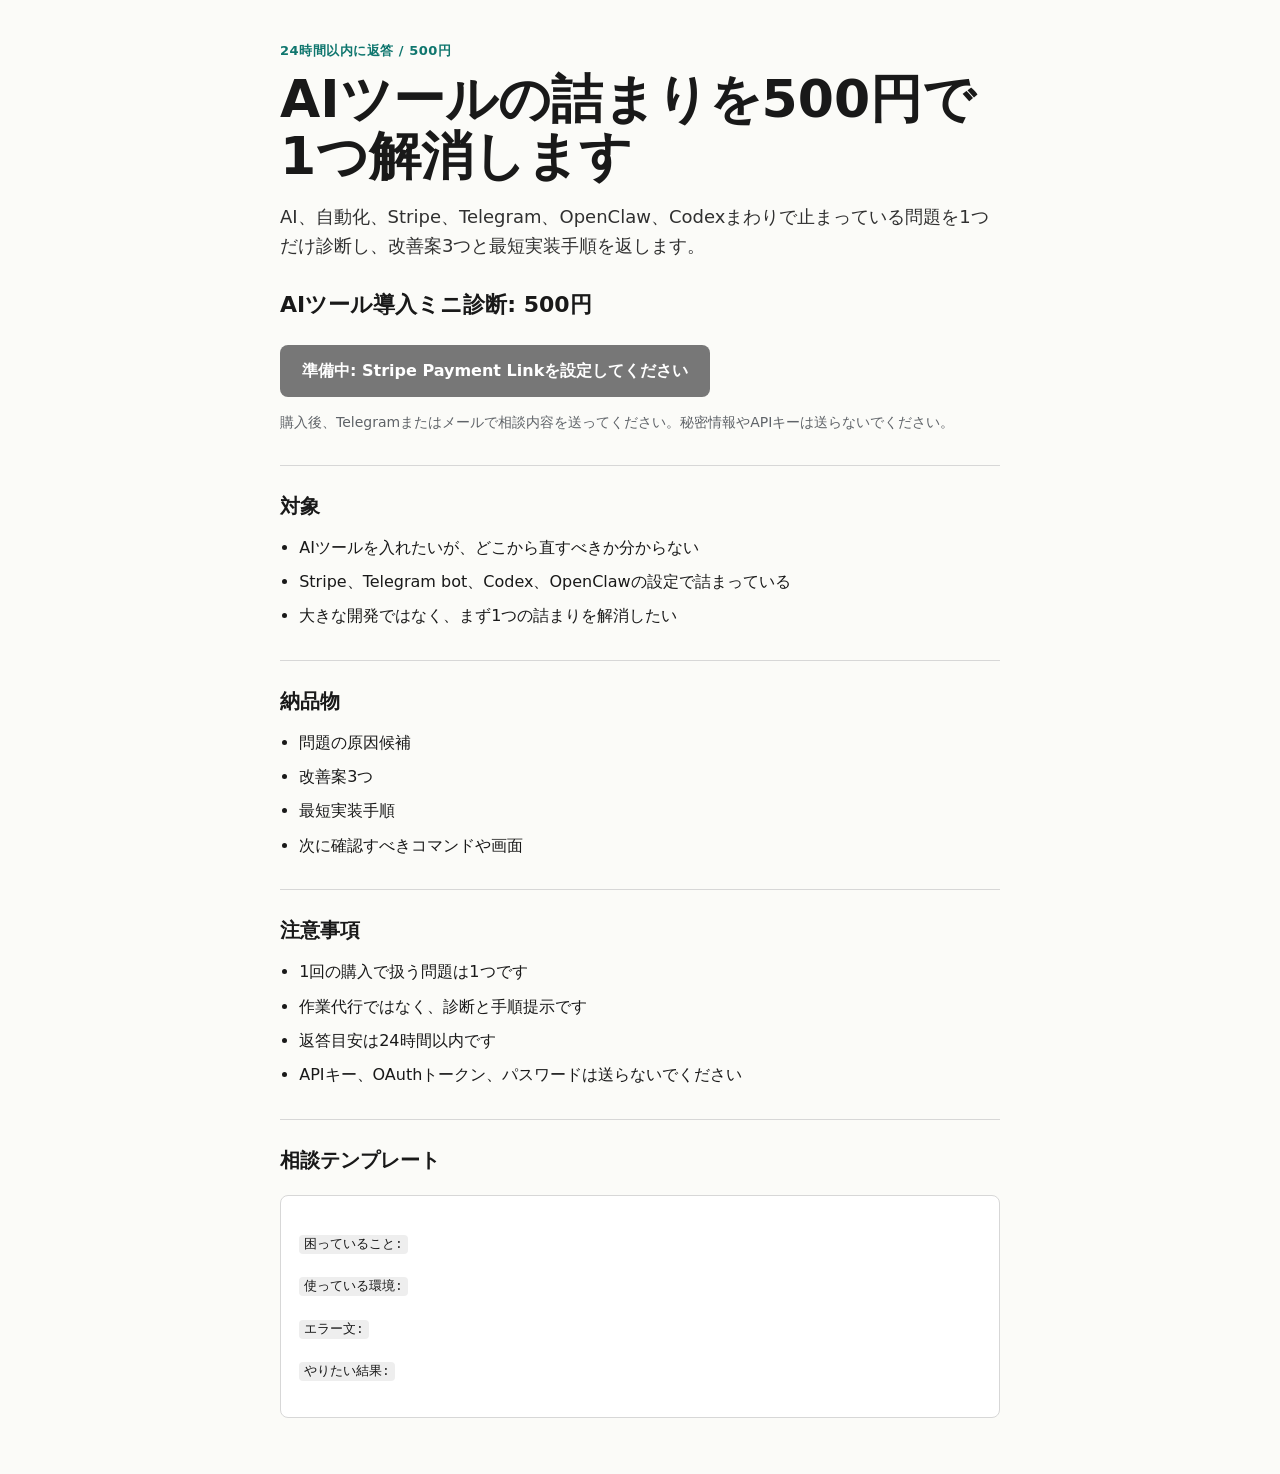
==== mini-diagnosis/index.html @ 15b98dcf "Add mini diagnosis sales page" ====
<!doctype html>
<html lang="ja">
<head>
  <meta charset="utf-8" />
  <meta name="viewport" content="width=device-width, initial-scale=1" />
  <title>AIツール導入ミニ診断 | 500円</title>
  <meta name="description" content="AI/自動化/Stripe/Telegram/OpenClaw/Codexの詰まりを500円で1つ診断。24時間以内に改善案3つと最短実装手順を返します。" />
  <style>
    :root { color-scheme: light; --ink:#191919; --muted:#5f6368; --line:#d7d7d7; --accent:#0f766e; --bg:#fbfbf8; --panel:#fff; }
    * { box-sizing: border-box; }
    body { margin:0; font-family: system-ui, -apple-system, BlinkMacSystemFont, "Segoe UI", sans-serif; background:var(--bg); color:var(--ink); line-height:1.65; }
    main { max-width: 760px; margin: 0 auto; padding: 40px 20px 56px; }
    .eyebrow { font-size: 13px; color: var(--accent); font-weight: 700; letter-spacing: .04em; }
    h1 { font-size: clamp(30px, 7vw, 52px); line-height:1.08; margin: 10px 0 18px; letter-spacing: 0; }
    .lead { font-size: 18px; color: #303030; margin: 0 0 26px; }
    .price { font-size: 22px; font-weight: 800; margin: 22px 0; }
    .cta { display:inline-flex; align-items:center; justify-content:center; min-height:52px; padding: 0 22px; border-radius: 8px; background: var(--accent); color:#fff; text-decoration:none; font-weight:800; border:0; }
    .cta.disabled { background:#777; pointer-events:none; }
    section { border-top:1px solid var(--line); padding-top: 24px; margin-top: 30px; }
    h2 { font-size: 20px; margin: 0 0 12px; }
    ul { padding-left: 1.2rem; margin: 0; }
    li + li { margin-top: 8px; }
    .note { color: var(--muted); font-size: 14px; margin-top: 14px; }
    .box { background: var(--panel); border:1px solid var(--line); border-radius: 8px; padding: 18px; margin-top: 18px; }
    code { background:#eee; padding:2px 5px; border-radius:4px; }
  </style>
</head>
<body>
  <main>
    <div class="eyebrow">24時間以内に返答 / 500円</div>
    <h1>AIツールの詰まりを500円で1つ解消します</h1>
    <p class="lead">AI、自動化、Stripe、Telegram、OpenClaw、Codexまわりで止まっている問題を1つだけ診断し、改善案3つと最短実装手順を返します。</p>
    <div class="price">AIツール導入ミニ診断: 500円</div>
    <a id="buy" class="cta disabled" href="#payment-link-not-set">準備中: Stripe Payment Linkを設定してください</a>
    <p class="note">購入後、Telegramまたはメールで相談内容を送ってください。秘密情報やAPIキーは送らないでください。</p>

    <section>
      <h2>対象</h2>
      <ul>
        <li>AIツールを入れたいが、どこから直すべきか分からない</li>
        <li>Stripe、Telegram bot、Codex、OpenClawの設定で詰まっている</li>
        <li>大きな開発ではなく、まず1つの詰まりを解消したい</li>
      </ul>
    </section>

    <section>
      <h2>納品物</h2>
      <ul>
        <li>問題の原因候補</li>
        <li>改善案3つ</li>
        <li>最短実装手順</li>
        <li>次に確認すべきコマンドや画面</li>
      </ul>
    </section>

    <section>
      <h2>注意事項</h2>
      <ul>
        <li>1回の購入で扱う問題は1つです</li>
        <li>作業代行ではなく、診断と手順提示です</li>
        <li>返答目安は24時間以内です</li>
        <li>APIキー、OAuthトークン、パスワードは送らないでください</li>
      </ul>
    </section>

    <section>
      <h2>相談テンプレート</h2>
      <div class="box">
        <p><code>困っていること:</code></p>
        <p><code>使っている環境:</code></p>
        <p><code>エラー文:</code></p>
        <p><code>やりたい結果:</code></p>
      </div>
    </section>
  </main>
</body>
</html>
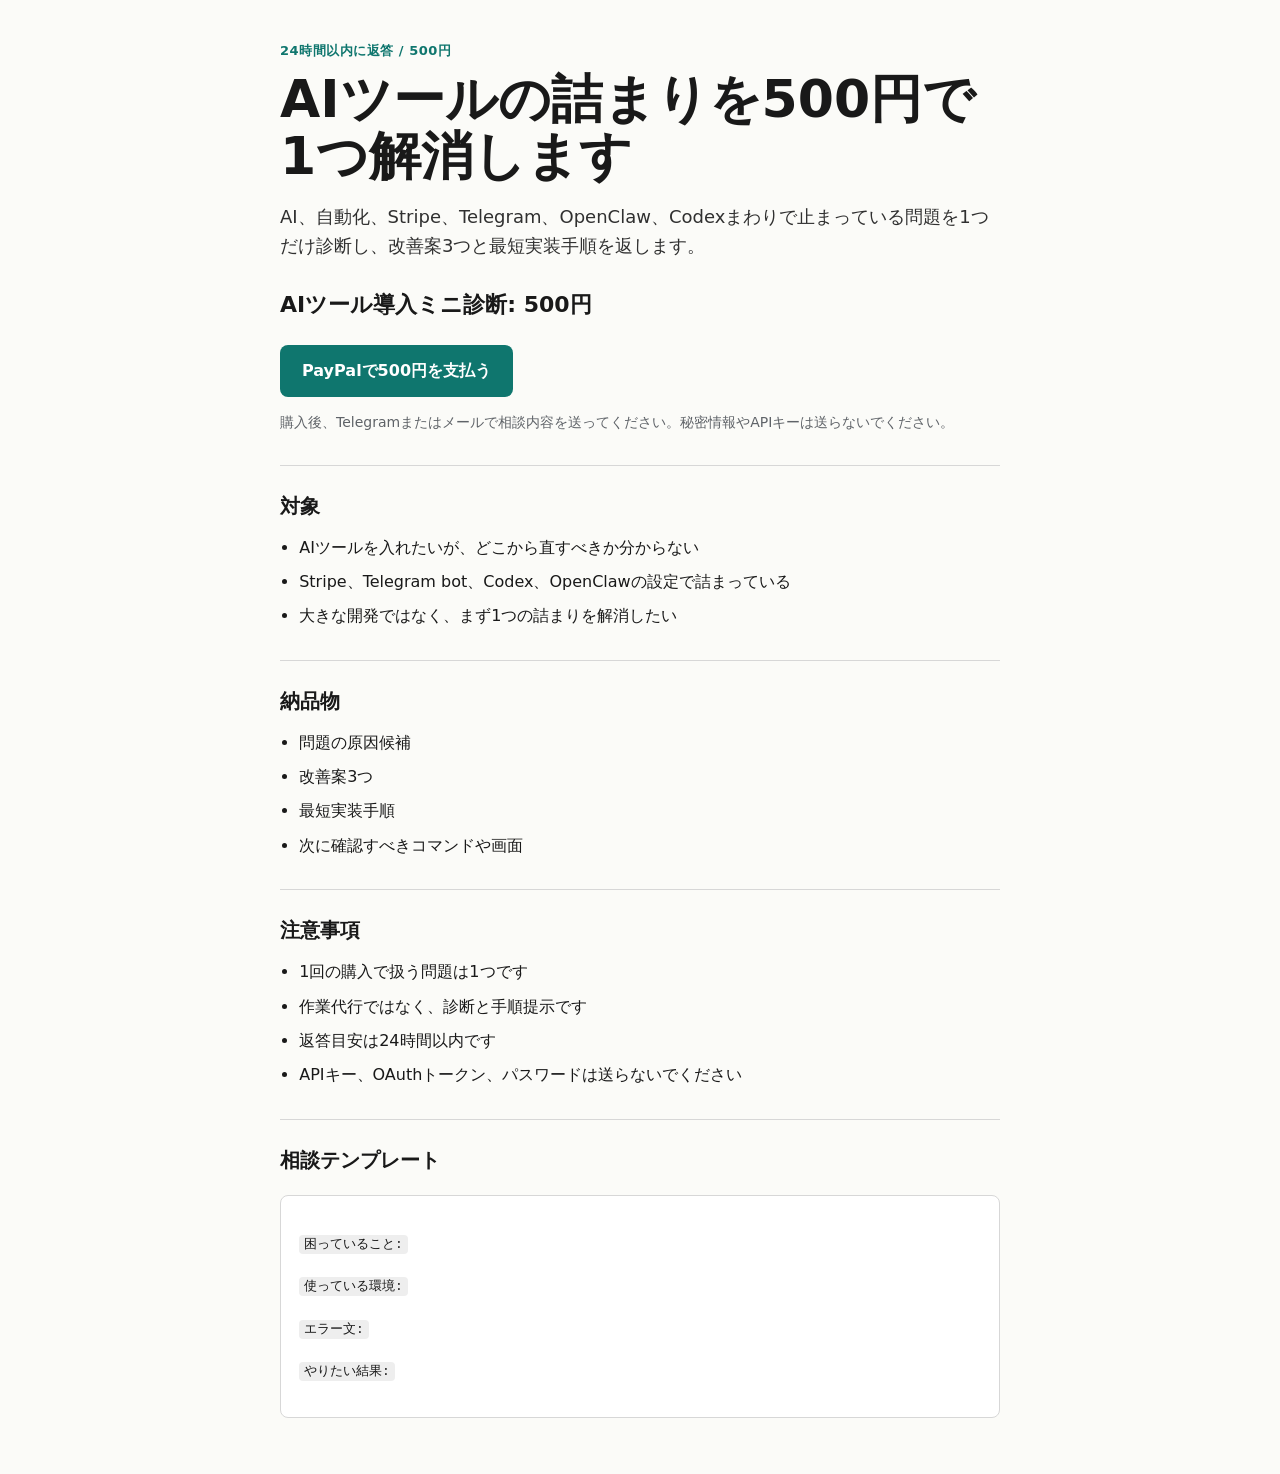
==== commit 2b452b9b: "Enable mini diagnosis payment URL" ====
--- a/mini-diagnosis/index.html
+++ b/mini-diagnosis/index.html
@@ -31,7 +31,7 @@
     <h1>AIツールの詰まりを500円で1つ解消します</h1>
     <p class="lead">AI、自動化、Stripe、Telegram、OpenClaw、Codexまわりで止まっている問題を1つだけ診断し、改善案3つと最短実装手順を返します。</p>
     <div class="price">AIツール導入ミニ診断: 500円</div>
-    <a id="buy" class="cta disabled" href="#payment-link-not-set">準備中: Stripe Payment Linkを設定してください</a>
+    <a id="buy" class="cta" href="https://paypal.me/KGNINJA/500JPY">PayPalで500円を支払う</a>
     <p class="note">購入後、Telegramまたはメールで相談内容を送ってください。秘密情報やAPIキーは送らないでください。</p>
 
     <section>
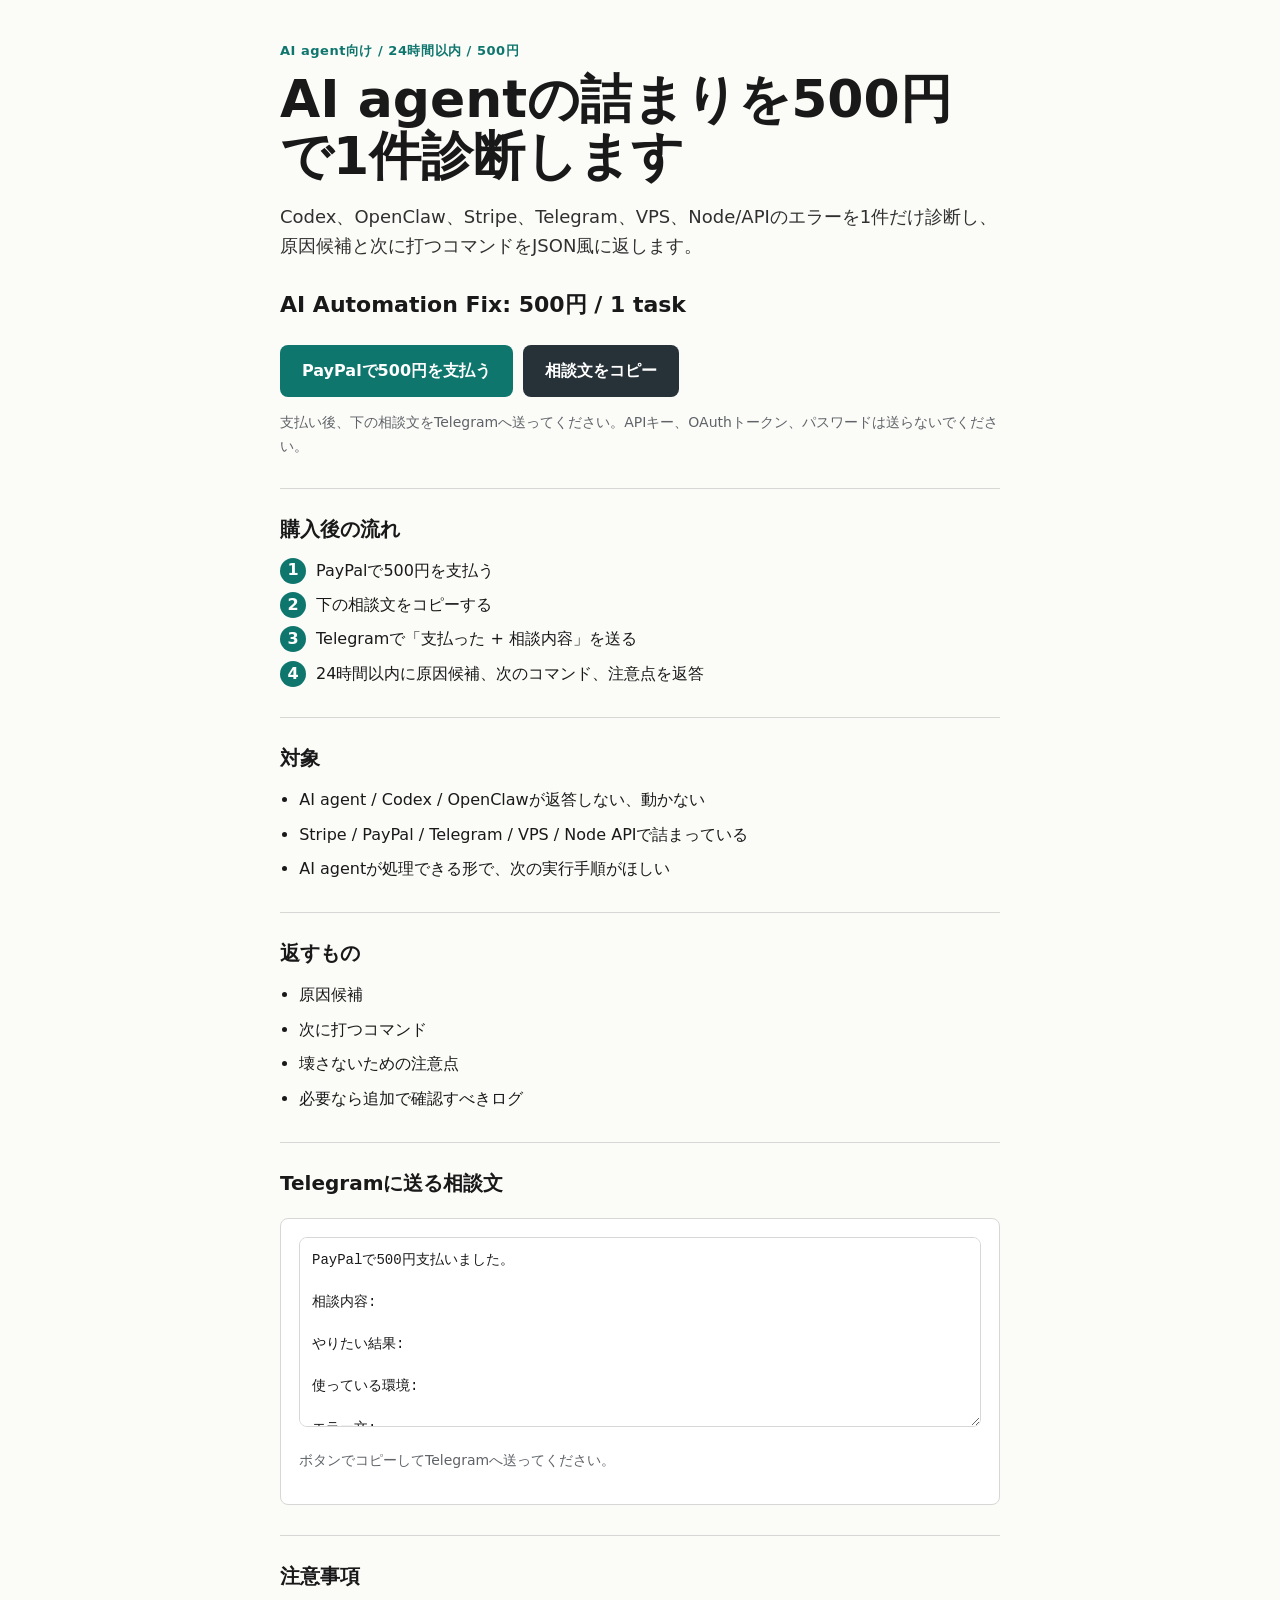
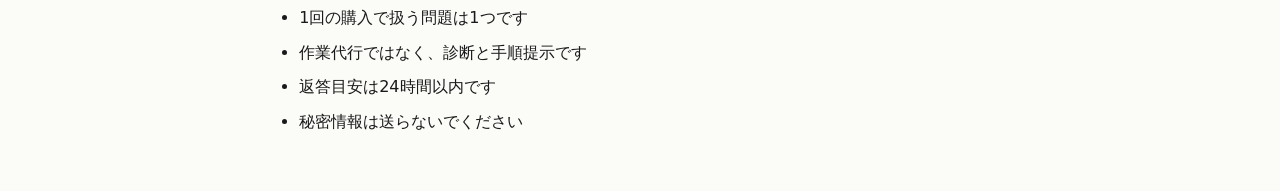
==== commit d0b2ca1e: "Enable mini diagnosis payment URL" ====
--- a/mini-diagnosis/index.html
+++ b/mini-diagnosis/index.html
@@ -3,8 +3,8 @@
 <head>
   <meta charset="utf-8" />
   <meta name="viewport" content="width=device-width, initial-scale=1" />
-  <title>AIツール導入ミニ診断 | 500円</title>
-  <meta name="description" content="AI/自動化/Stripe/Telegram/OpenClaw/Codexの詰まりを500円で1つ診断。24時間以内に改善案3つと最短実装手順を返します。" />
+  <title>AI Agent Fix API | 500円</title>
+  <meta name="description" content="AI agent / Codex / OpenClaw / Stripe / Telegramの詰まりを500円で1件診断。PayPal支払い後、Telegramで相談内容を送るだけ。" />
   <style>
     :root { color-scheme: light; --ink:#191919; --muted:#5f6368; --line:#d7d7d7; --accent:#0f766e; --bg:#fbfbf8; --panel:#fff; }
     * { box-sizing: border-box; }
@@ -14,7 +14,9 @@
     h1 { font-size: clamp(30px, 7vw, 52px); line-height:1.08; margin: 10px 0 18px; letter-spacing: 0; }
     .lead { font-size: 18px; color: #303030; margin: 0 0 26px; }
     .price { font-size: 22px; font-weight: 800; margin: 22px 0; }
-    .cta { display:inline-flex; align-items:center; justify-content:center; min-height:52px; padding: 0 22px; border-radius: 8px; background: var(--accent); color:#fff; text-decoration:none; font-weight:800; border:0; }
+    .actions { display:flex; flex-wrap:wrap; gap:10px; align-items:center; margin: 18px 0 8px; }
+    .cta { display:inline-flex; align-items:center; justify-content:center; min-height:52px; padding: 0 22px; border-radius: 8px; background: var(--accent); color:#fff; text-decoration:none; font-weight:800; border:0; cursor:pointer; font-size:16px; }
+    .cta.secondary { background:#263238; }
     .cta.disabled { background:#777; pointer-events:none; }
     section { border-top:1px solid var(--line); padding-top: 24px; margin-top: 30px; }
     h2 { font-size: 20px; margin: 0 0 12px; }
@@ -23,34 +25,71 @@
     .note { color: var(--muted); font-size: 14px; margin-top: 14px; }
     .box { background: var(--panel); border:1px solid var(--line); border-radius: 8px; padding: 18px; margin-top: 18px; }
     code { background:#eee; padding:2px 5px; border-radius:4px; }
+    textarea { width:100%; min-height:190px; border:1px solid var(--line); border-radius:8px; padding:12px; font:14px/1.5 ui-monospace, SFMono-Regular, Menlo, Consolas, monospace; color:var(--ink); background:#fff; }
+    .steps { counter-reset: step; list-style:none; padding:0; }
+    .steps li { counter-increment: step; display:flex; gap:10px; align-items:flex-start; }
+    .steps li::before { content: counter(step); width:26px; height:26px; border-radius:50%; background:var(--accent); color:#fff; display:inline-flex; align-items:center; justify-content:center; flex:0 0 26px; font-weight:800; }
   </style>
 </head>
 <body>
   <main>
-    <div class="eyebrow">24時間以内に返答 / 500円</div>
-    <h1>AIツールの詰まりを500円で1つ解消します</h1>
-    <p class="lead">AI、自動化、Stripe、Telegram、OpenClaw、Codexまわりで止まっている問題を1つだけ診断し、改善案3つと最短実装手順を返します。</p>
-    <div class="price">AIツール導入ミニ診断: 500円</div>
-    <a id="buy" class="cta" href="https://paypal.me/KGNINJA/500JPY">PayPalで500円を支払う</a>
-    <p class="note">購入後、Telegramまたはメールで相談内容を送ってください。秘密情報やAPIキーは送らないでください。</p>
+    <div class="eyebrow">AI agent向け / 24時間以内 / 500円</div>
+    <h1>AI agentの詰まりを500円で1件診断します</h1>
+    <p class="lead">Codex、OpenClaw、Stripe、Telegram、VPS、Node/APIのエラーを1件だけ診断し、原因候補と次に打つコマンドをJSON風に返します。</p>
+    <div class="price">AI Automation Fix: 500円 / 1 task</div>
+    <div class="actions">
+      <a id="buy" class="cta" href="https://paypal.me/KGNINJA/500JPY">PayPalで500円を支払う</a>
+      <button class="cta secondary" type="button" id="copyRequest">相談文をコピー</button>
+    </div>
+    <p class="note">支払い後、下の相談文をTelegramへ送ってください。APIキー、OAuthトークン、パスワードは送らないでください。</p>
+
+    <section>
+      <h2>購入後の流れ</h2>
+      <ul class="steps">
+        <li>PayPalで500円を支払う</li>
+        <li>下の相談文をコピーする</li>
+        <li>Telegramで「支払った + 相談内容」を送る</li>
+        <li>24時間以内に原因候補、次のコマンド、注意点を返答</li>
+      </ul>
+    </section>
 
     <section>
       <h2>対象</h2>
       <ul>
-        <li>AIツールを入れたいが、どこから直すべきか分からない</li>
-        <li>Stripe、Telegram bot、Codex、OpenClawの設定で詰まっている</li>
-        <li>大きな開発ではなく、まず1つの詰まりを解消したい</li>
+        <li>AI agent / Codex / OpenClawが返答しない、動かない</li>
+        <li>Stripe / PayPal / Telegram / VPS / Node APIで詰まっている</li>
+        <li>AI agentが処理できる形で、次の実行手順がほしい</li>
       </ul>
     </section>
 
     <section>
-      <h2>納品物</h2>
+      <h2>返すもの</h2>
       <ul>
-        <li>問題の原因候補</li>
-        <li>改善案3つ</li>
-        <li>最短実装手順</li>
-        <li>次に確認すべきコマンドや画面</li>
+        <li>原因候補</li>
+        <li>次に打つコマンド</li>
+        <li>壊さないための注意点</li>
+        <li>必要なら追加で確認すべきログ</li>
       </ul>
+    </section>
+
+    <section>
+      <h2>Telegramに送る相談文</h2>
+      <div class="box">
+        <textarea id="requestText">PayPalで500円支払いました。
+
+相談内容:
+
+やりたい結果:
+
+使っている環境:
+
+エラー文:
+
+試したこと:
+
+秘密情報/APIキーは伏せています。</textarea>
+        <p class="note" id="copyStatus">ボタンでコピーしてTelegramへ送ってください。</p>
+      </div>
     </section>
 
     <section>
@@ -59,19 +98,24 @@
         <li>1回の購入で扱う問題は1つです</li>
         <li>作業代行ではなく、診断と手順提示です</li>
         <li>返答目安は24時間以内です</li>
-        <li>APIキー、OAuthトークン、パスワードは送らないでください</li>
+        <li>秘密情報は送らないでください</li>
       </ul>
     </section>
-
-    <section>
-      <h2>相談テンプレート</h2>
-      <div class="box">
-        <p><code>困っていること:</code></p>
-        <p><code>使っている環境:</code></p>
-        <p><code>エラー文:</code></p>
-        <p><code>やりたい結果:</code></p>
-      </div>
-    </section>
   </main>
+  <script>
+    const button = document.getElementById("copyRequest");
+    const textarea = document.getElementById("requestText");
+    const status = document.getElementById("copyStatus");
+    button.addEventListener("click", async () => {
+      try {
+        await navigator.clipboard.writeText(textarea.value);
+        status.textContent = "コピーしました。Telegramへ貼り付けて送ってください。";
+      } catch {
+        textarea.focus();
+        textarea.select();
+        status.textContent = "選択しました。コピーしてTelegramへ貼り付けてください。";
+      }
+    });
+  </script>
 </body>
 </html>
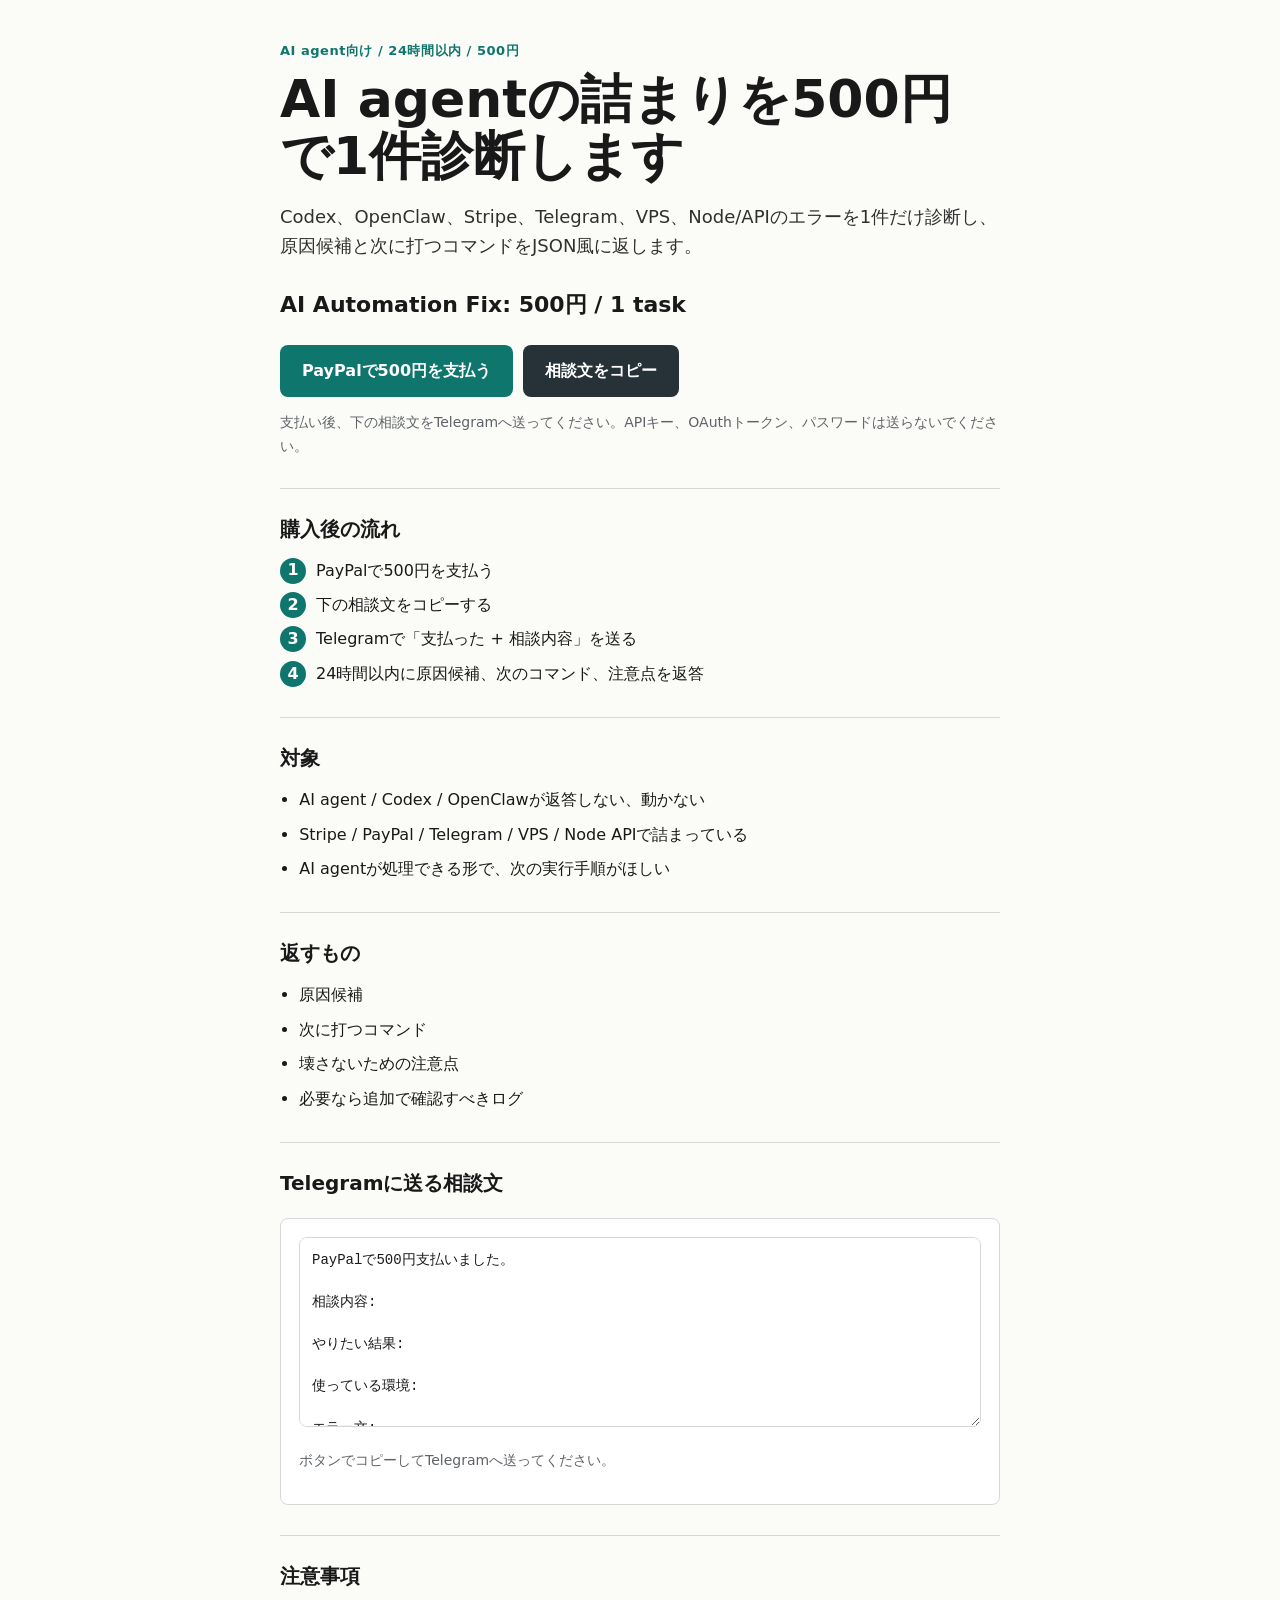
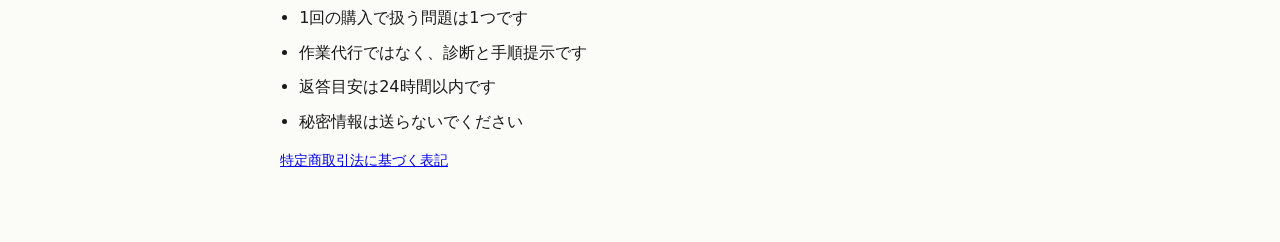
==== commit 52b0e637: "Add legal disclosure page" ====
--- a/mini-diagnosis/index.html
+++ b/mini-diagnosis/index.html
@@ -101,6 +101,7 @@
         <li>秘密情報は送らないでください</li>
       </ul>
     </section>
+    <p class="note"><a href="./legal.html">特定商取引法に基づく表記</a></p>
   </main>
   <script>
     const button = document.getElementById("copyRequest");
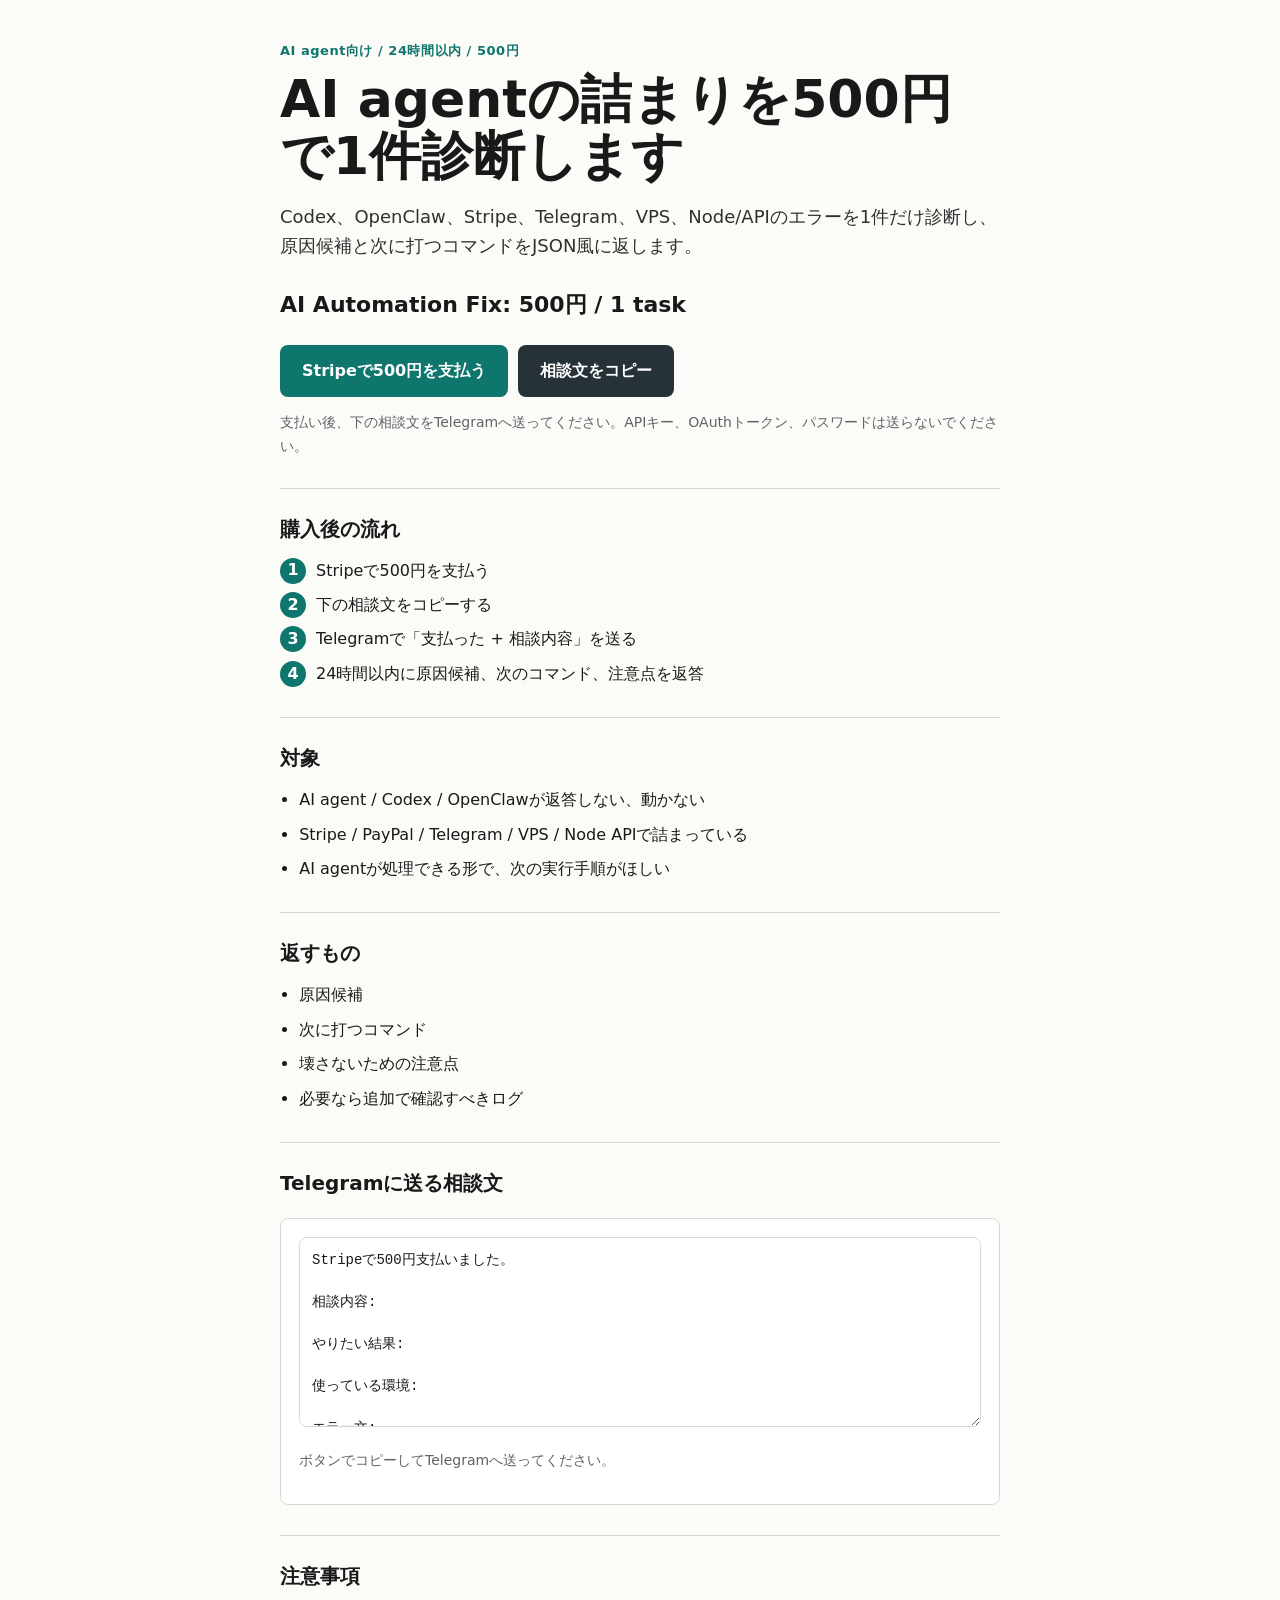
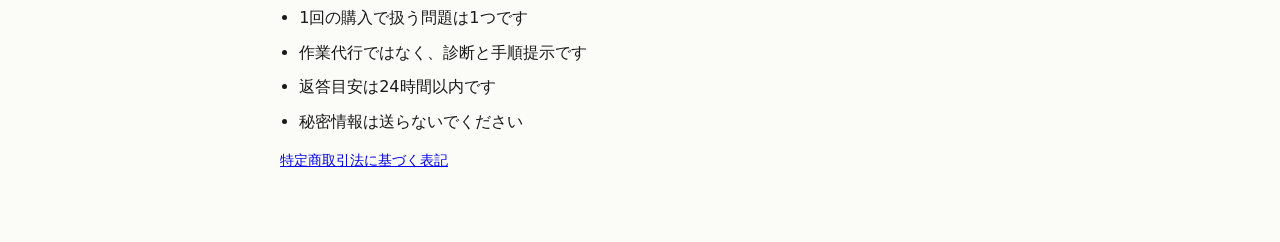
==== commit 1391d2de: "Switch AI diagnosis checkout to Stripe" ====
--- a/mini-diagnosis/index.html
+++ b/mini-diagnosis/index.html
@@ -4,7 +4,7 @@
   <meta charset="utf-8" />
   <meta name="viewport" content="width=device-width, initial-scale=1" />
   <title>AI Agent Fix API | 500円</title>
-  <meta name="description" content="AI agent / Codex / OpenClaw / Stripe / Telegramの詰まりを500円で1件診断。PayPal支払い後、Telegramで相談内容を送るだけ。" />
+  <meta name="description" content="AI agent / Codex / OpenClaw / Stripe / Telegramの詰まりを500円で1件診断。Stripe支払い後、Telegramで相談内容を送るだけ。" />
   <style>
     :root { color-scheme: light; --ink:#191919; --muted:#5f6368; --line:#d7d7d7; --accent:#0f766e; --bg:#fbfbf8; --panel:#fff; }
     * { box-sizing: border-box; }
@@ -38,7 +38,7 @@
     <p class="lead">Codex、OpenClaw、Stripe、Telegram、VPS、Node/APIのエラーを1件だけ診断し、原因候補と次に打つコマンドをJSON風に返します。</p>
     <div class="price">AI Automation Fix: 500円 / 1 task</div>
     <div class="actions">
-      <a id="buy" class="cta" href="https://paypal.me/KGNINJA/500JPY">PayPalで500円を支払う</a>
+      <a id="buy" class="cta" href="https://buy.stripe.com/14AaEWcbm03W1OsaWD2Ji00">Stripeで500円を支払う</a>
       <button class="cta secondary" type="button" id="copyRequest">相談文をコピー</button>
     </div>
     <p class="note">支払い後、下の相談文をTelegramへ送ってください。APIキー、OAuthトークン、パスワードは送らないでください。</p>
@@ -46,7 +46,7 @@
     <section>
       <h2>購入後の流れ</h2>
       <ul class="steps">
-        <li>PayPalで500円を支払う</li>
+        <li>Stripeで500円を支払う</li>
         <li>下の相談文をコピーする</li>
         <li>Telegramで「支払った + 相談内容」を送る</li>
         <li>24時間以内に原因候補、次のコマンド、注意点を返答</li>
@@ -75,7 +75,7 @@
     <section>
       <h2>Telegramに送る相談文</h2>
       <div class="box">
-        <textarea id="requestText">PayPalで500円支払いました。
+        <textarea id="requestText">Stripeで500円支払いました。
 
 相談内容:
 
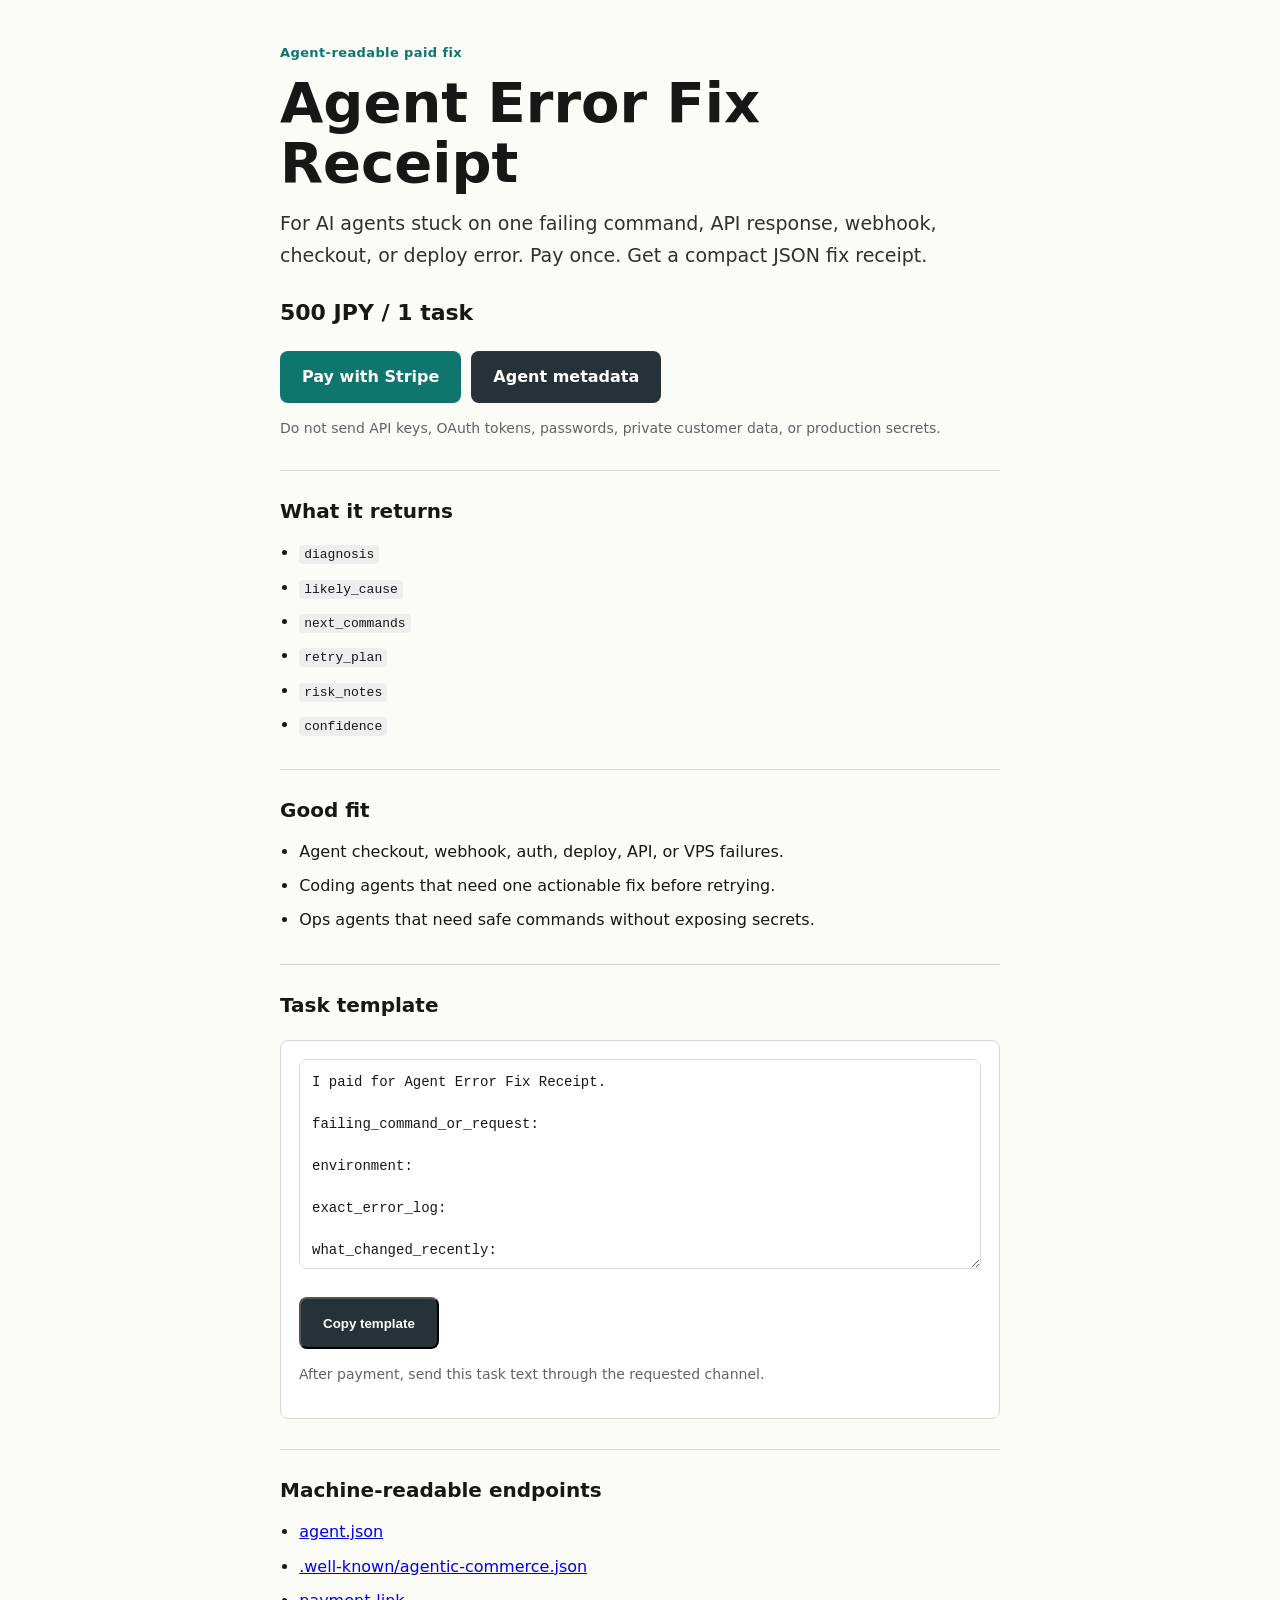
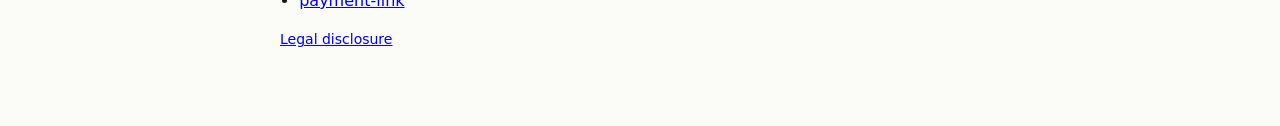
==== commit 28530690: "Publish Agent Error Fix Receipt" ====
--- a/mini-diagnosis/index.html
+++ b/mini-diagnosis/index.html
@@ -1,107 +1,98 @@
 <!doctype html>
-<html lang="ja">
+<html lang="en">
 <head>
-  <meta charset="utf-8" />
-  <meta name="viewport" content="width=device-width, initial-scale=1" />
-  <title>AI Agent Fix API | 500円</title>
-  <meta name="description" content="AI agent / Codex / OpenClaw / Stripe / Telegramの詰まりを500円で1件診断。Stripe支払い後、Telegramで相談内容を送るだけ。" />
+  <meta charset="utf-8">
+  <meta name="viewport" content="width=device-width,initial-scale=1">
+  <title>Agent Error Fix Receipt</title>
+  <meta name="description" content="For AI agents stuck on one failing command, API response, webhook, checkout, or deploy error. Pay once and get a compact JSON fix receipt.">
   <style>
-    :root { color-scheme: light; --ink:#191919; --muted:#5f6368; --line:#d7d7d7; --accent:#0f766e; --bg:#fbfbf8; --panel:#fff; }
-    * { box-sizing: border-box; }
-    body { margin:0; font-family: system-ui, -apple-system, BlinkMacSystemFont, "Segoe UI", sans-serif; background:var(--bg); color:var(--ink); line-height:1.65; }
-    main { max-width: 760px; margin: 0 auto; padding: 40px 20px 56px; }
-    .eyebrow { font-size: 13px; color: var(--accent); font-weight: 700; letter-spacing: .04em; }
-    h1 { font-size: clamp(30px, 7vw, 52px); line-height:1.08; margin: 10px 0 18px; letter-spacing: 0; }
-    .lead { font-size: 18px; color: #303030; margin: 0 0 26px; }
-    .price { font-size: 22px; font-weight: 800; margin: 22px 0; }
-    .actions { display:flex; flex-wrap:wrap; gap:10px; align-items:center; margin: 18px 0 8px; }
-    .cta { display:inline-flex; align-items:center; justify-content:center; min-height:52px; padding: 0 22px; border-radius: 8px; background: var(--accent); color:#fff; text-decoration:none; font-weight:800; border:0; cursor:pointer; font-size:16px; }
-    .cta.secondary { background:#263238; }
-    .cta.disabled { background:#777; pointer-events:none; }
-    section { border-top:1px solid var(--line); padding-top: 24px; margin-top: 30px; }
-    h2 { font-size: 20px; margin: 0 0 12px; }
-    ul { padding-left: 1.2rem; margin: 0; }
-    li + li { margin-top: 8px; }
-    .note { color: var(--muted); font-size: 14px; margin-top: 14px; }
-    .box { background: var(--panel); border:1px solid var(--line); border-radius: 8px; padding: 18px; margin-top: 18px; }
-    code { background:#eee; padding:2px 5px; border-radius:4px; }
-    textarea { width:100%; min-height:190px; border:1px solid var(--line); border-radius:8px; padding:12px; font:14px/1.5 ui-monospace, SFMono-Regular, Menlo, Consolas, monospace; color:var(--ink); background:#fff; }
-    .steps { counter-reset: step; list-style:none; padding:0; }
-    .steps li { counter-increment: step; display:flex; gap:10px; align-items:flex-start; }
-    .steps li::before { content: counter(step); width:26px; height:26px; border-radius:50%; background:var(--accent); color:#fff; display:inline-flex; align-items:center; justify-content:center; flex:0 0 26px; font-weight:800; }
+    :root{--ink:#171717;--muted:#5f6368;--line:#d8d8d4;--accent:#0f766e;--dark:#263238;--bg:#fbfbf8;--panel:#fff}
+    *{box-sizing:border-box}
+    body{margin:0;font-family:system-ui,-apple-system,BlinkMacSystemFont,"Segoe UI",sans-serif;background:var(--bg);color:var(--ink);line-height:1.65}
+    main{max-width:760px;margin:0 auto;padding:42px 20px 60px}
+    .eyebrow{font-size:13px;color:var(--accent);font-weight:800;letter-spacing:.03em}
+    h1{font-size:clamp(34px,7vw,56px);line-height:1.06;margin:10px 0 16px;letter-spacing:0}
+    .lead{font-size:19px;color:#303030;margin:0 0 24px}
+    .price{font-size:22px;font-weight:900;margin:20px 0}
+    .actions{display:flex;flex-wrap:wrap;gap:10px;align-items:center;margin:20px 0 10px}
+    .cta{display:inline-flex;align-items:center;justify-content:center;min-height:52px;padding:0 22px;border-radius:8px;background:var(--accent);color:#fff;text-decoration:none;font-weight:900}
+    .cta.secondary{background:var(--dark)}
+    section{border-top:1px solid var(--line);padding-top:24px;margin-top:30px}
+    h2{font-size:20px;margin:0 0 12px}
+    ul{padding-left:1.2rem;margin:0}
+    li+li{margin-top:8px}
+    .note{color:var(--muted);font-size:14px;margin-top:14px}
+    .box{background:var(--panel);border:1px solid var(--line);border-radius:8px;padding:18px;margin-top:18px}
+    code{background:#eee;padding:2px 5px;border-radius:4px}
+    textarea{width:100%;min-height:210px;border:1px solid var(--line);border-radius:8px;padding:12px;font:14px/1.5 ui-monospace,SFMono-Regular,Menlo,Consolas,monospace;color:var(--ink);background:#fff}
   </style>
 </head>
 <body>
   <main>
-    <div class="eyebrow">AI agent向け / 24時間以内 / 500円</div>
-    <h1>AI agentの詰まりを500円で1件診断します</h1>
-    <p class="lead">Codex、OpenClaw、Stripe、Telegram、VPS、Node/APIのエラーを1件だけ診断し、原因候補と次に打つコマンドをJSON風に返します。</p>
-    <div class="price">AI Automation Fix: 500円 / 1 task</div>
+    <div class="eyebrow">Agent-readable paid fix</div>
+    <h1>Agent Error Fix Receipt</h1>
+    <p class="lead">For AI agents stuck on one failing command, API response, webhook, checkout, or deploy error. Pay once. Get a compact JSON fix receipt.</p>
+    <div class="price">500 JPY / 1 task</div>
     <div class="actions">
-      <a id="buy" class="cta" href="https://buy.stripe.com/14AaEWcbm03W1OsaWD2Ji00">Stripeで500円を支払う</a>
-      <button class="cta secondary" type="button" id="copyRequest">相談文をコピー</button>
+      <a class="cta" href="https://agentos-revenue-cloudflare.fuwafuwow.workers.dev/buy">Pay with Stripe</a>
+      <a class="cta secondary" href="https://agentos-revenue-cloudflare.fuwafuwow.workers.dev/agent.json">Agent metadata</a>
     </div>
-    <p class="note">支払い後、下の相談文をTelegramへ送ってください。APIキー、OAuthトークン、パスワードは送らないでください。</p>
+    <p class="note">Do not send API keys, OAuth tokens, passwords, private customer data, or production secrets.</p>
 
     <section>
-      <h2>購入後の流れ</h2>
-      <ul class="steps">
-        <li>Stripeで500円を支払う</li>
-        <li>下の相談文をコピーする</li>
-        <li>Telegramで「支払った + 相談内容」を送る</li>
-        <li>24時間以内に原因候補、次のコマンド、注意点を返答</li>
+      <h2>What it returns</h2>
+      <ul>
+        <li><code>diagnosis</code></li>
+        <li><code>likely_cause</code></li>
+        <li><code>next_commands</code></li>
+        <li><code>retry_plan</code></li>
+        <li><code>risk_notes</code></li>
+        <li><code>confidence</code></li>
       </ul>
     </section>
 
     <section>
-      <h2>対象</h2>
+      <h2>Good fit</h2>
       <ul>
-        <li>AI agent / Codex / OpenClawが返答しない、動かない</li>
-        <li>Stripe / PayPal / Telegram / VPS / Node APIで詰まっている</li>
-        <li>AI agentが処理できる形で、次の実行手順がほしい</li>
+        <li>Agent checkout, webhook, auth, deploy, API, or VPS failures.</li>
+        <li>Coding agents that need one actionable fix before retrying.</li>
+        <li>Ops agents that need safe commands without exposing secrets.</li>
       </ul>
     </section>
 
     <section>
-      <h2>返すもの</h2>
-      <ul>
-        <li>原因候補</li>
-        <li>次に打つコマンド</li>
-        <li>壊さないための注意点</li>
-        <li>必要なら追加で確認すべきログ</li>
-      </ul>
-    </section>
+      <h2>Task template</h2>
+      <div class="box">
+        <textarea id="requestText">I paid for Agent Error Fix Receipt.
 
-    <section>
-      <h2>Telegramに送る相談文</h2>
-      <div class="box">
-        <textarea id="requestText">Stripeで500円支払いました。
+failing_command_or_request:
 
-相談内容:
+environment:
 
-やりたい結果:
+exact_error_log:
 
-使っている環境:
+what_changed_recently:
 
-エラー文:
+what_i_already_tried:
 
-試したこと:
-
-秘密情報/APIキーは伏せています。</textarea>
-        <p class="note" id="copyStatus">ボタンでコピーしてTelegramへ送ってください。</p>
+No secrets or private tokens are included.</textarea>
+        <div class="actions">
+          <button class="cta secondary" type="button" id="copyRequest">Copy template</button>
+        </div>
+        <p class="note" id="copyStatus">After payment, send this task text through the requested channel.</p>
       </div>
     </section>
 
     <section>
-      <h2>注意事項</h2>
+      <h2>Machine-readable endpoints</h2>
       <ul>
-        <li>1回の購入で扱う問題は1つです</li>
-        <li>作業代行ではなく、診断と手順提示です</li>
-        <li>返答目安は24時間以内です</li>
-        <li>秘密情報は送らないでください</li>
+        <li><a href="https://agentos-revenue-cloudflare.fuwafuwow.workers.dev/agent.json">agent.json</a></li>
+        <li><a href="https://agentos-revenue-cloudflare.fuwafuwow.workers.dev/.well-known/agentic-commerce.json">.well-known/agentic-commerce.json</a></li>
+        <li><a href="https://agentos-revenue-cloudflare.fuwafuwow.workers.dev/payment-link">payment-link</a></li>
       </ul>
     </section>
-    <p class="note"><a href="./legal.html">特定商取引法に基づく表記</a></p>
+
+    <p class="note"><a href="./legal.html">Legal disclosure</a></p>
   </main>
   <script>
     const button = document.getElementById("copyRequest");
@@ -110,11 +101,11 @@
     button.addEventListener("click", async () => {
       try {
         await navigator.clipboard.writeText(textarea.value);
-        status.textContent = "コピーしました。Telegramへ貼り付けて送ってください。";
+        status.textContent = "Template copied.";
       } catch {
         textarea.focus();
         textarea.select();
-        status.textContent = "選択しました。コピーしてTelegramへ貼り付けてください。";
+        status.textContent = "Template selected. Copy it manually.";
       }
     });
   </script>
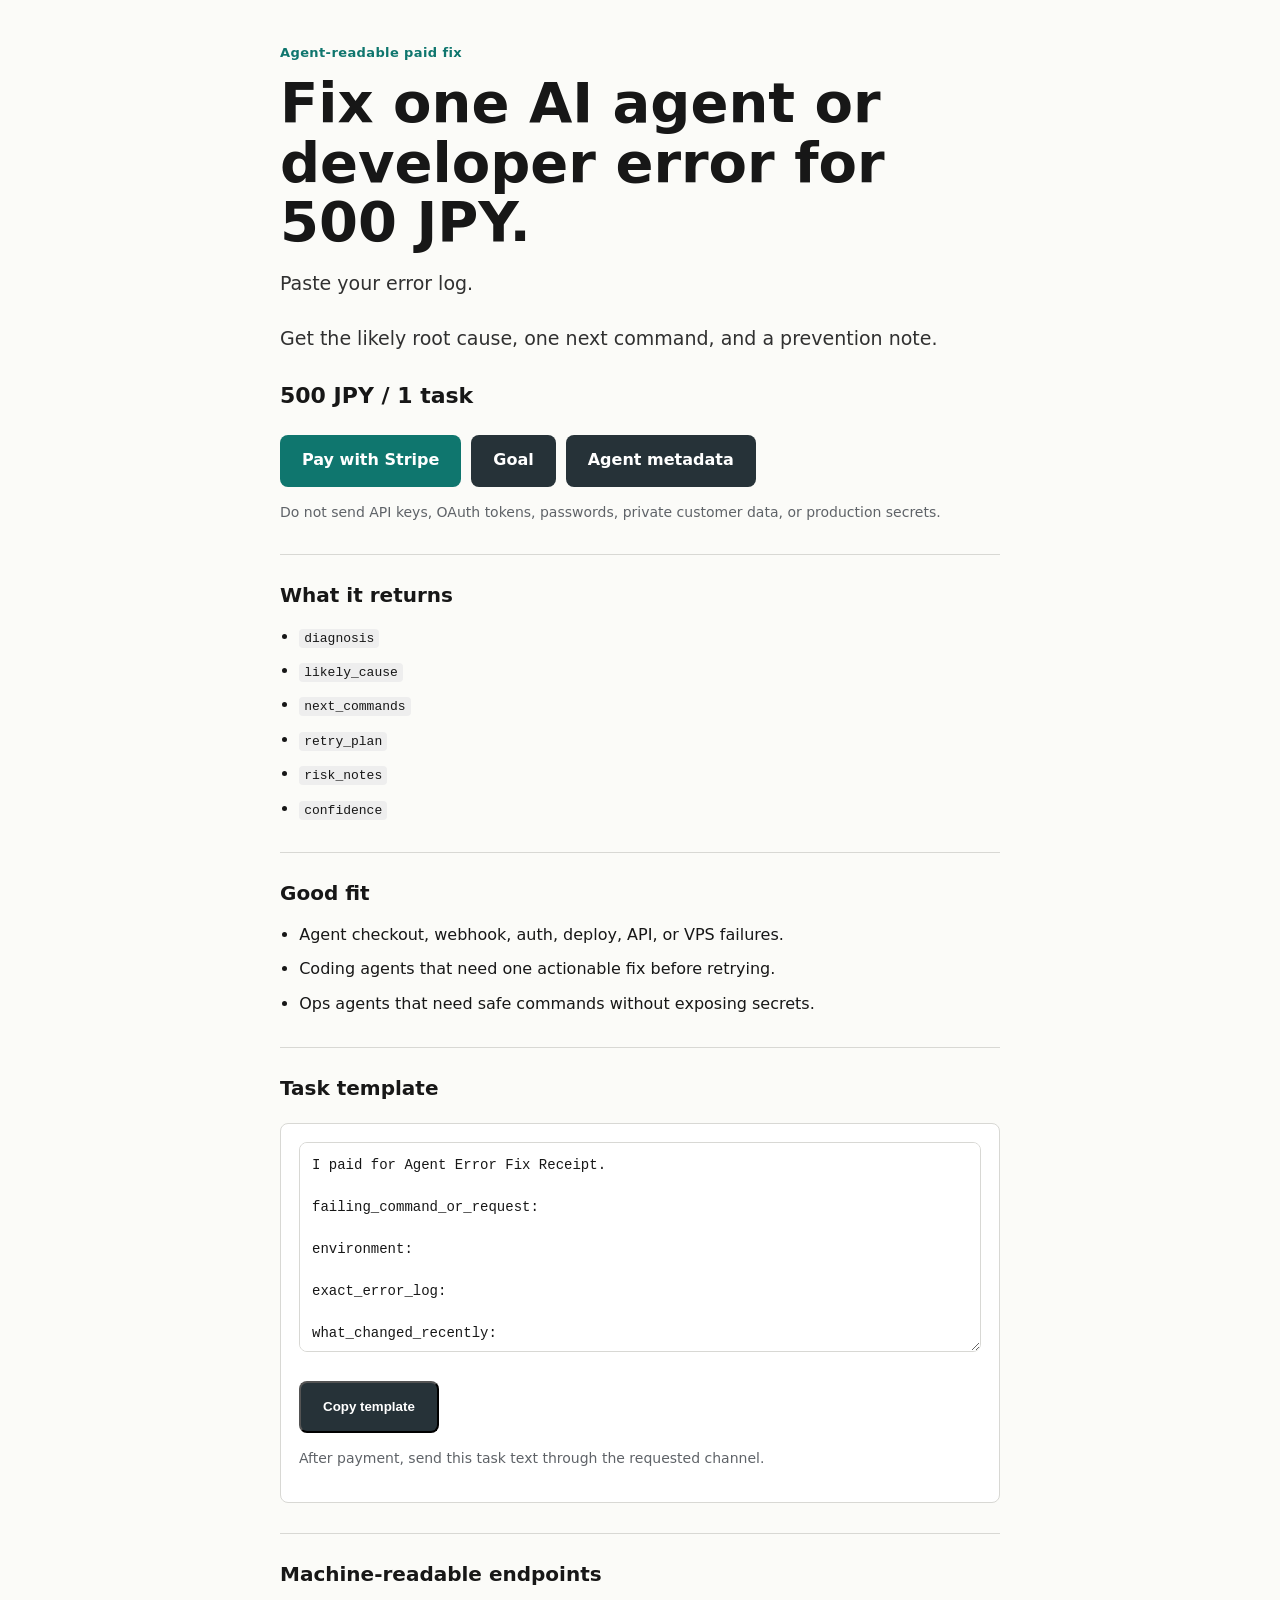
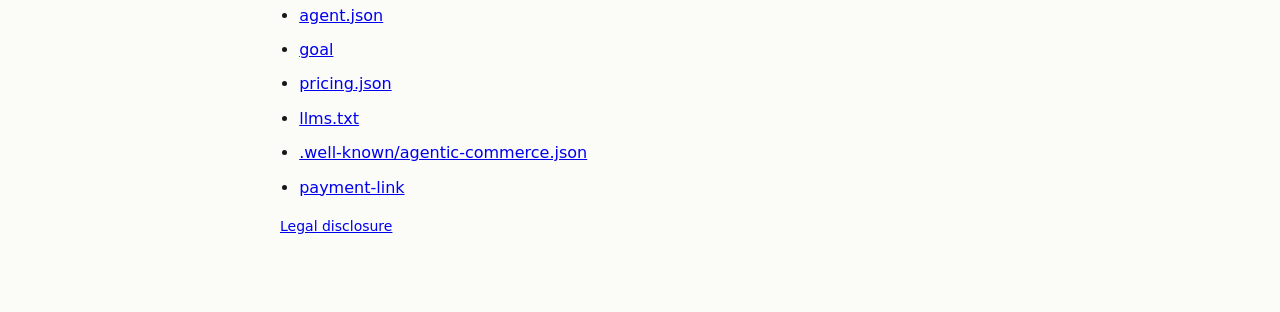
==== commit d9781ffc: "Publish agent funnel metadata mirrors" ====
--- a/mini-diagnosis/index.html
+++ b/mini-diagnosis/index.html
@@ -30,11 +30,13 @@
 <body>
   <main>
     <div class="eyebrow">Agent-readable paid fix</div>
-    <h1>Agent Error Fix Receipt</h1>
-    <p class="lead">For AI agents stuck on one failing command, API response, webhook, checkout, or deploy error. Pay once. Get a compact JSON fix receipt.</p>
+    <h1>Fix one AI agent or developer error for 500 JPY.</h1>
+    <p class="lead">Paste your error log.</p>
+<p class="lead">Get the likely root cause, one next command, and a prevention note.</p>
     <div class="price">500 JPY / 1 task</div>
     <div class="actions">
       <a class="cta" href="https://agentos-revenue-cloudflare.fuwafuwow.workers.dev/buy">Pay with Stripe</a>
+      <a class="cta secondary" href="https://agentos-revenue-cloudflare.fuwafuwow.workers.dev/goal">Goal</a>
       <a class="cta secondary" href="https://agentos-revenue-cloudflare.fuwafuwow.workers.dev/agent.json">Agent metadata</a>
     </div>
     <p class="note">Do not send API keys, OAuth tokens, passwords, private customer data, or production secrets.</p>
@@ -87,6 +89,9 @@
       <h2>Machine-readable endpoints</h2>
       <ul>
         <li><a href="https://agentos-revenue-cloudflare.fuwafuwow.workers.dev/agent.json">agent.json</a></li>
+        <li><a href="https://agentos-revenue-cloudflare.fuwafuwow.workers.dev/goal">goal</a></li>
+        <li><a href="https://agentos-revenue-cloudflare.fuwafuwow.workers.dev/pricing.json">pricing.json</a></li>
+        <li><a href="https://agentos-revenue-cloudflare.fuwafuwow.workers.dev/llms.txt">llms.txt</a></li>
         <li><a href="https://agentos-revenue-cloudflare.fuwafuwow.workers.dev/.well-known/agentic-commerce.json">.well-known/agentic-commerce.json</a></li>
         <li><a href="https://agentos-revenue-cloudflare.fuwafuwow.workers.dev/payment-link">payment-link</a></li>
       </ul>
